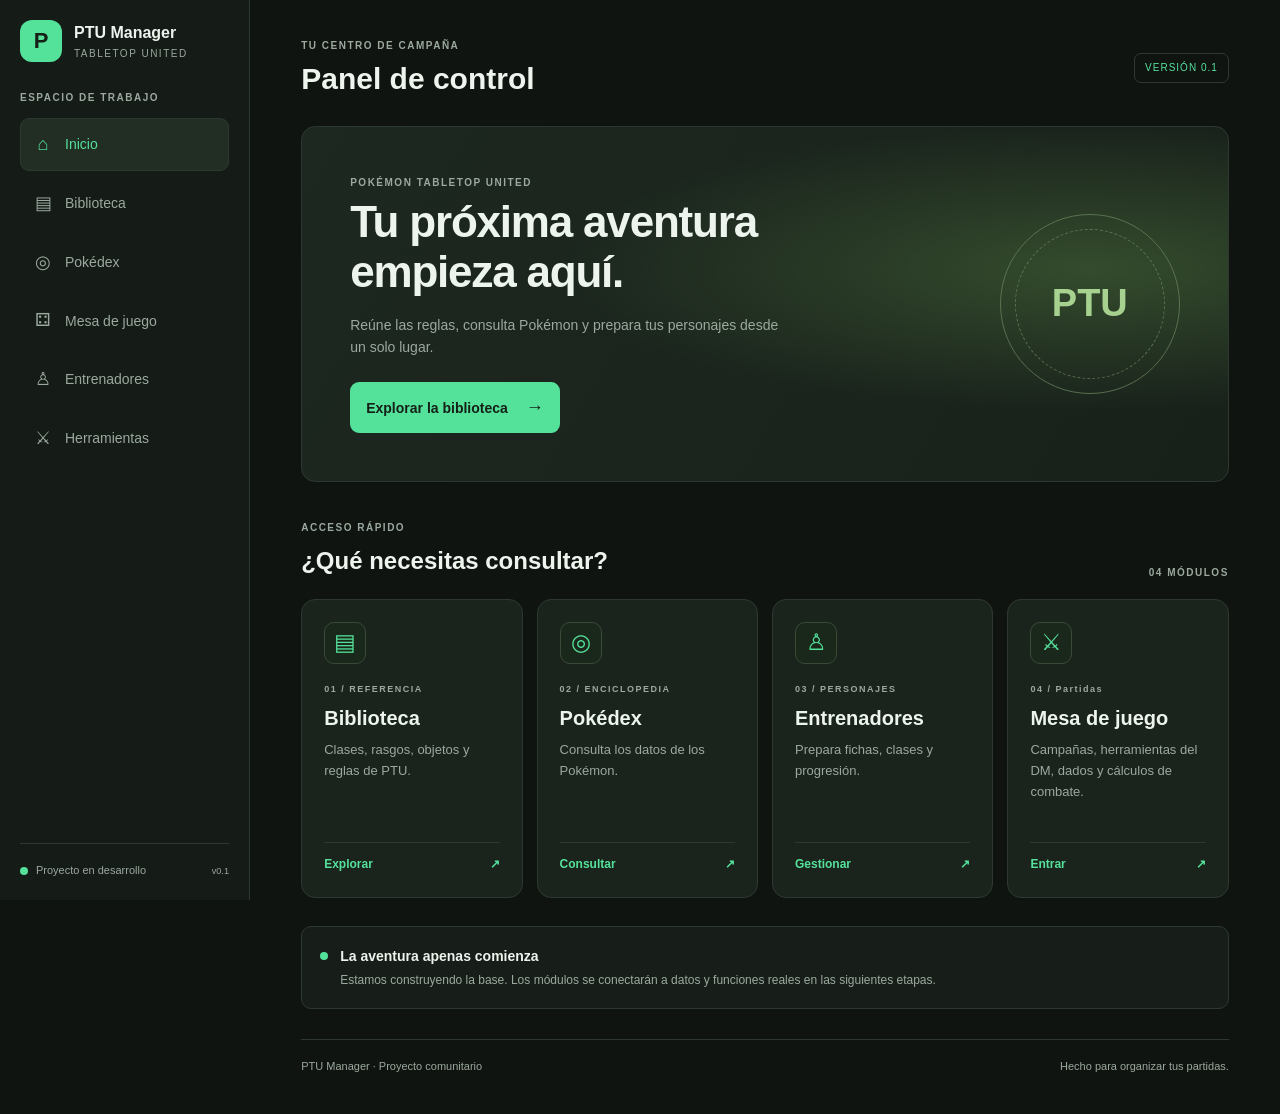
==== index.html @ f51613e3 "Agregando archivos manualmente" ====
<!DOCTYPE html>
<html lang="es">
<head>
    <meta charset="UTF-8">
    <meta name="viewport" content="width=device-width, initial-scale=1.0">

    <title>PTU Manager</title>
    <meta
        name="description"
        content="Herramientas en español para Pokémon Tabletop United."
    >

    <link rel="stylesheet" href="styles.css">
</head>

<body>
    <div class="app-layout">

        <!-- Navegación lateral -->
        <aside class="sidebar">
            <a class="brand" href="#inicio">
                <span class="brand-icon">P</span>
                <span>
                    <strong>PTU Manager</strong>
                    <small>TABLETOP UNITED</small>
                </span>
            </a>

            <p class="nav-heading">ESPACIO DE TRABAJO</p>

            <nav class="navigation" aria-label="Navegación principal">
                <a class="nav-link active" href="#inicio">
                    <span>⌂</span> Inicio
                </a>
                <a class="nav-link" href="#biblioteca">
                    <span>▤</span> Biblioteca
                </a>
                <a class="nav-link" href="#pokedex">
                    <span>◎</span> Pokédex
                </a>
                <a class="nav-link" href=#Mesa>
                    <span class="nav-icon">⚃</span> Mesa de juego
                </a>
                <a class="nav-link" href="#entrenadores">
                    <span>♙</span> Entrenadores
                </a>
                <a class="nav-link" href="#herramientas">
                    <span>⚔</span> Herramientas
                </a>
            </nav>

            <div class="sidebar-footer">
                <span class="status-dot"></span>
                <span>Proyecto en desarrollo</span>
                <small>v0.1</small>
            </div>
        </aside>

        <!-- Contenido principal -->
        <main class="main-content" id="inicio">

            <header class="topbar">
                <div>
                    <p class="eyebrow">TU CENTRO DE CAMPAÑA</p>
                    <h1>Panel de control</h1>
                </div>

                <span class="version-tag">VERSIÓN 0.1</span>
            </header>

            <section class="welcome">
                <div class="welcome-content">
                    <p class="eyebrow">POKÉMON TABLETOP UNITED</p>

                    <h2>Tu próxima aventura<br>
                        empieza aquí.</h2>

                    <p class="welcome-description">
                        Reúne las reglas, consulta Pokémon y prepara
                        tus personajes desde un solo lugar.
                    </p>

                    <a class="primary-button" href="#biblioteca">
                        Explorar la biblioteca <span>→</span>
                    </a>
                </div>

                <div class="welcome-symbol" aria-hidden="true">
                    <span>PTU</span>
                    <div class="symbol-ring"></div>
                </div>
            </section>

            <section class="dashboard-section" id="biblioteca">
                <div class="section-heading">
                    <div>
                        <p class="eyebrow">ACCESO RÁPIDO</p>
                        <h2>¿Qué necesitas consultar?</h2>
                    </div>
                    <span class="section-count">04 MÓDULOS</span>
                </div>

                <div class="module-grid">

                    <a class="module-card" href="#biblioteca">
                        <span class="module-icon">▤</span>
                        <span class="module-label">01 / REFERENCIA</span>
                        <h3>Biblioteca</h3>
                        <p>Clases, rasgos, objetos y reglas de PTU.</p>
                        <span class="card-action">Explorar <span>↗</span></span>
                    </a>

                    <a class="module-card" href="#pokedex" id="pokedex">
                        <span class="module-icon">◎</span>
                        <span class="module-label">02 / ENCICLOPEDIA</span>
                        <h3>Pokédex</h3>
                        <p>Consulta los datos de los Pokémon.</p>
                        <span class="card-action">Consultar <span>↗</span></span>
                    </a>

                    <a class="module-card" href="#entrenadores" id="entrenadores">
                        <span class="module-icon">♙</span>
                        <span class="module-label">03 / PERSONAJES</span>
                        <h3>Entrenadores</h3>
                        <p>Prepara fichas, clases y progresión.</p>
                        <span class="card-action">Gestionar <span>↗</span></span>
                    </a>

                    <a class="module-card" href="#Mesa" id="Mesa">
                        <span class="module-icon">⚔</span>
                        <span class="module-label">04 / Partidas</span>
                        <h3>Mesa de juego</h3>
                        <p>Campañas, herramientas del DM, dados y cálculos de combate.</p></p>
                        <span class="card-action">Entrar <span>↗</span></span>
                    </a>

                </div>
            </section>

            <section class="development-note">
                <span class="note-indicator"></span>
                <div>
                    <h3>La aventura apenas comienza</h3>
                    <p>
                        Estamos construyendo la base. Los módulos
                        se conectarán a datos y funciones reales
                        en las siguientes etapas.
                    </p>
                </div>
            </section>

            <footer class="footer">
                <span>PTU Manager · Proyecto comunitario</span>
                <span>Hecho para organizar tus partidas.</span>
            </footer>

        </main>
    </div>
</body>
</html>
---- styles.css ----
/* =================================
   1. VARIABLES Y CONFIGURACIÓN
   ================================= */

:root {
    color-scheme: dark;

    --bg: #101411;
    --sidebar: #151b17;
    --panel: #1b231d;
    --panel-hover: #222d24;
    --border: #2d3930;

    --text: #edf3ed;
    --muted: #9ba99e;
    --accent: #54e29b;
    --accent-dark: #1a281b;

    --radius: 14px;
}

* {
    box-sizing: border-box;
}

html {
    scroll-behavior: smooth;
}

body {
    margin: 0;
    background: var(--bg);
    color: var(--text);
    font-family: Inter, "Segoe UI", sans-serif;
    font-size: 14px;
    line-height: 1.6;
}

a {
    color: inherit;
    text-decoration: none;
}

button,
input {
    font: inherit;
}


/* =================================
   2. ESTRUCTURA GENERAL
   ================================= */

.app-layout {
    min-height: 100vh;
}

.sidebar {
    background: var(--sidebar);
    border-bottom: 1px solid var(--border);
    padding: 20px;
}

.main-content {
    width: 100%;
    max-width: 1440px;
    margin: 0 auto;
    padding: 28px 20px;
}


/* =================================
   3. MARCA Y NAVEGACIÓN
   ================================= */

.brand {
    display: flex;
    align-items: center;
    gap: 12px;
    margin-bottom: 28px;
}

.brand-icon {
    display: grid;
    place-items: center;
    width: 42px;
    height: 42px;
    border-radius: 12px;
    background: var(--accent);
    color: #152016;
    font-size: 22px;
    font-weight: 900;
}

.brand strong,
.brand small {
    display: block;
}

.brand strong {
    font-size: 16px;
}

.brand small {
    color: var(--muted);
    font-size: 10px;
    letter-spacing: 1.5px;
}

.nav-heading,
.eyebrow,
.module-label,
.section-count {
    color: var(--muted);
    font-size: 10px;
    font-weight: 700;
    letter-spacing: 1.5px;
}

.nav-heading {
    margin: 0 0 12px;
}

.navigation {
    display: flex;
    flex-direction: column;
    gap: 6px;
}

.nav-link {
    display: flex;
    align-items: center;
    gap: 12px;
    padding: 11px 12px;
    border: 1px solid transparent;
    border-radius: 9px;
    color: var(--muted);
    transition: background 160ms ease, color 160ms ease;
}

.nav-link > span {
    width: 20px;
    text-align: center;
    font-size: 18px;
}

.nav-link:hover,
.nav-link.active {
    background: var(--panel-hover);
    color: var(--accent);
}

.nav-link.active {
    border-color: var(--border);
}

.sidebar-footer {
    display: flex;
    align-items: center;
    gap: 8px;
    margin-top: 28px;
    padding-top: 18px;
    border-top: 1px solid var(--border);
    color: var(--muted);
    font-size: 11px;
}

.sidebar-footer small {
    margin-left: auto;
}

.status-dot,
.note-indicator {
    width: 8px;
    height: 8px;
    flex-shrink: 0;
    border-radius: 50%;
    background: var(--accent);
}


/* =================================
   4. CABECERA
   ================================= */

.topbar {
    display: flex;
    align-items: center;
    justify-content: space-between;
    gap: 16px;
    margin-bottom: 28px;
}

.eyebrow {
    margin: 0 0 6px;
}

h1,
h2,
h3,
p {
    margin-top: 0;
}

h1 {
    margin-bottom: 0;
    font-size: clamp(24px, 4vw, 30px);
    line-height: 1.25;
}

.version-tag {
    padding: 6px 10px;
    border: 1px solid var(--border);
    border-radius: 7px;
    color: var(--accent);
    font-size: 10px;
    letter-spacing: 1px;
    white-space: nowrap;
}


/* =================================
   5. PANEL DE BIENVENIDA
   ================================= */

.welcome {
    position: relative;
    display: flex;
    align-items: center;
    justify-content: space-between;
    gap: 24px;
    overflow: hidden;

    min-height: 300px;
    padding: clamp(24px, 5vw, 48px);

    border: 1px solid var(--border);
    border-radius: var(--radius);

    background:
        radial-gradient(
            ellipse at 85% 40%,
            #344c2d 0%,
            transparent 48%
        ),
        linear-gradient(120deg, #1d2820, #18201a);
}

.welcome-content {
    position: relative;
    z-index: 1;
    max-width: 540px;
}

.welcome h2 {
    margin-bottom: 16px;
    font-size: clamp(30px, 5vw, 44px);
    line-height: 1.15;
    letter-spacing: -1.2px;
}

.welcome-description {
    max-width: 430px;
    margin-bottom: 24px;
    color: var(--muted);
}

.primary-button {
    display: inline-flex;
    align-items: center;
    gap: 18px;
    padding: 11px 16px;
    border-radius: 9px;
    background: var(--accent);
    color: #152016;
    font-weight: 700;
    transition: filter 160ms ease;
}

.primary-button:hover {
    filter: brightness(1.1);
}

.primary-button span {
    font-size: 18px;
}


/* =================================
   6. ELEMENTO DECORATIVO
   ================================= */

.welcome-symbol {
    position: relative;
    display: grid;
    place-items: center;
    width: 180px;
    height: 180px;
    flex-shrink: 0;
    border: 1px solid #66805b;
    border-radius: 50%;
    color: #c6f5a9;
    font-size: 38px;
    font-weight: 900;
    opacity: 0.8;
}

.symbol-ring {
    position: absolute;
    inset: 14px;
    border: 1px dashed #66805b;
    border-radius: 50%;
}


/* =================================
   7. TARJETAS DE LOS MÓDULOS
   ================================= */

.dashboard-section {
    margin-top: 38px;
    scroll-margin-top: 24px;
}

.section-heading {
    display: flex;
    align-items: end;
    justify-content: space-between;
    gap: 16px;
    margin-bottom: 18px;
}

.section-heading h2 {
    margin-bottom: 0;
    font-size: clamp(20px, 3vw, 24px);
}

.section-count {
    white-space: nowrap;
}

.module-grid {
    display: grid;
    grid-template-columns: repeat(2, minmax(0, 1fr));
    gap: 14px;
}

.module-card {
    display: flex;
    flex-direction: column;
    align-items: flex-start;
    min-width: 0;
    min-height: 220px;
    padding: 22px;

    border: 1px solid var(--border);
    border-radius: var(--radius);
    background: var(--panel);

    transition:
        background 160ms ease,
        border-color 160ms ease,
        transform 160ms ease;
}

.module-card:hover {
    background: var(--panel-hover);
    border-color: #647b56;
    transform: translateY(-2px);
}

.module-icon {
    display: grid;
    place-items: center;
    width: 42px;
    height: 42px;
    margin-bottom: 18px;

    border: 1px solid #394a37;
    border-radius: 10px;
    background: var(--accent-dark);
    color: var(--accent);
    font-size: 23px;
}

.module-label {
    margin-bottom: 6px;
    font-size: 9px;
}

.module-card h3 {
    margin-bottom: 6px;
    font-size: 20px;
}

.module-card p {
    margin-bottom: 20px;
    color: var(--muted);
    font-size: 13px;
}

.card-action {
    display: flex;
    justify-content: space-between;
    width: 100%;
    margin-top: auto;
    padding-top: 12px;
    border-top: 1px solid var(--border);
    color: var(--accent);
    font-size: 12px;
    font-weight: 700;
}


/* =================================
   8. AVISO Y PIE DE PÁGINA
   ================================= */

.development-note {
    display: flex;
    align-items: flex-start;
    gap: 12px;
    margin-top: 28px;
    padding: 18px;
    border: 1px solid var(--border);
    border-radius: 10px;
    background: #171e19;
}

.note-indicator {
    margin-top: 7px;
}

.development-note h3 {
    margin-bottom: 4px;
    font-size: 14px;
}

.development-note p {
    margin-bottom: 0;
    color: var(--muted);
    font-size: 12px;
}

.footer {
    display: flex;
    justify-content: space-between;
    flex-wrap: wrap;
    gap: 10px;
    margin-top: 30px;
    padding-top: 18px;
    border-top: 1px solid var(--border);
    color: var(--muted);
    font-size: 11px;
}


/* =================================
   9. ADAPTACIÓN A PANTALLAS
   ================================= */

@media (min-width: 900px) {
    .app-layout {
        display: grid;
        grid-template-columns: 250px minmax(0, 1fr);
    }

    .sidebar {
        position: sticky;
        top: 0;
        display: flex;
        flex-direction: column;
        height: 100vh;
        border-right: 1px solid var(--border);
        border-bottom: none;
    }

    .sidebar-footer {
        margin-top: auto;
    }

    .main-content {
        padding: 38px clamp(24px, 4vw, 60px);
    }

    .module-grid {
        grid-template-columns: repeat(2, minmax(0, 1fr));
    }
}

@media (min-width: 1250px) {
    .module-grid {
        grid-template-columns: repeat(4, minmax(0, 1fr));
    }
}

@media (max-width: 520px) {
    .main-content {
        padding: 20px 14px;
    }

    .welcome {
        min-height: auto;
        padding: 24px 20px;
    }

    .welcome-symbol {
        display: none;
    }

    .module-grid {
        grid-template-columns: 1fr;
    }

    .module-card {
        min-height: 190px;
    }

    .section-count {
        display: none;
    }

    .footer {
        flex-direction: column;
    }
}

@media (prefers-reduced-motion: reduce) {
    *,
    *::before,
    *::after {
        scroll-behavior: auto !important;
        transition: none !important;
    }
}
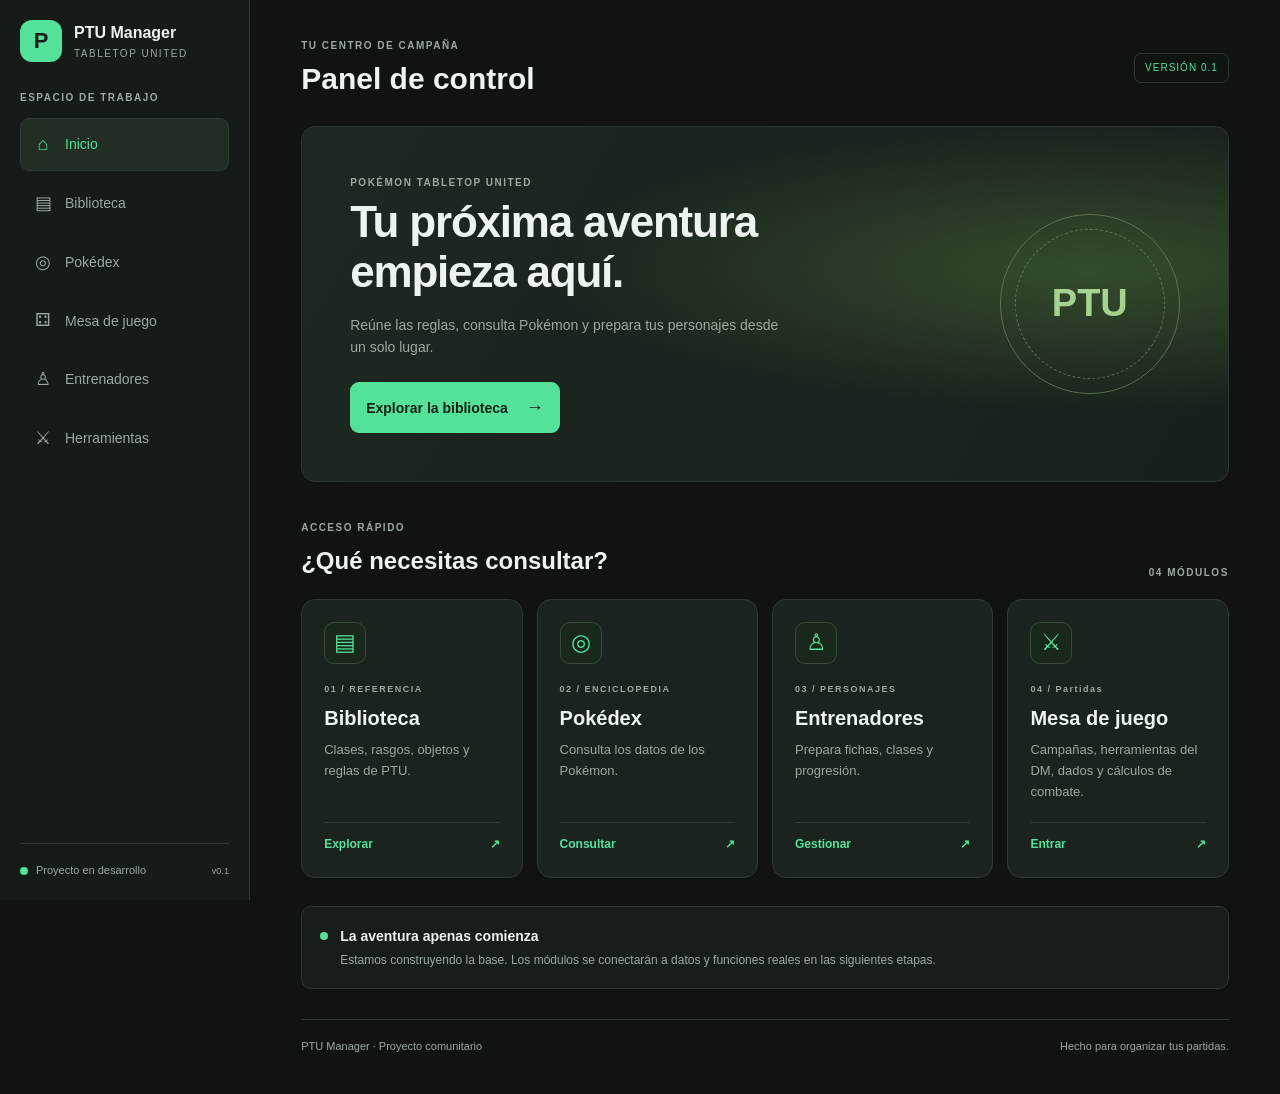
==== commit e41c2fa1: "agregando pokedex" ====
--- a/index.html
+++ b/index.html
@@ -35,11 +35,11 @@
                 <a class="nav-link" href="#biblioteca">
                     <span>▤</span> Biblioteca
                 </a>
-                <a class="nav-link" href="#pokedex">
+                <a class="nav-link" href="pokedex.html">
                     <span>◎</span> Pokédex
                 </a>
-                <a class="nav-link" href=#Mesa>
-                    <span class="nav-icon">⚃</span> Mesa de juego
+                <a class="nav-link" href=#mesa>
+                    <span>⚃</span> Mesa de juego
                 </a>
                 <a class="nav-link" href="#entrenadores">
                     <span>♙</span> Entrenadores
@@ -110,7 +110,7 @@
                         <span class="card-action">Explorar <span>↗</span></span>
                     </a>
 
-                    <a class="module-card" href="#pokedex" id="pokedex">
+                    <a class="module-card" href="pokedex.html">
                         <span class="module-icon">◎</span>
                         <span class="module-label">02 / ENCICLOPEDIA</span>
                         <h3>Pokédex</h3>
@@ -118,7 +118,7 @@
                         <span class="card-action">Consultar <span>↗</span></span>
                     </a>
 
-                    <a class="module-card" href="#entrenadores" id="entrenadores">
+                    <a class="module-card" href="#entrenadores">
                         <span class="module-icon">♙</span>
                         <span class="module-label">03 / PERSONAJES</span>
                         <h3>Entrenadores</h3>
@@ -126,11 +126,11 @@
                         <span class="card-action">Gestionar <span>↗</span></span>
                     </a>
 
-                    <a class="module-card" href="#Mesa" id="Mesa">
+                    <a class="module-card" href="#mesa">
                         <span class="module-icon">⚔</span>
                         <span class="module-label">04 / Partidas</span>
                         <h3>Mesa de juego</h3>
-                        <p>Campañas, herramientas del DM, dados y cálculos de combate.</p></p>
+                        <p>Campañas, herramientas del DM, dados y cálculos de combate.</p>
                         <span class="card-action">Entrar <span>↗</span></span>
                     </a>
 
--- a/styles.css
+++ b/styles.css
@@ -532,4 +532,94 @@
         scroll-behavior: auto !important;
         transition: none !important;
     }
+}
+
+/* =================================
+   10. POKÉDEX
+   ================================= */
+
+#pokedex-lista {
+    display: grid;
+    grid-template-columns: repeat(auto-fill, minmax(220px, 1fr));
+    gap: 14px;
+}
+
+.pokemon-card {
+    padding: 18px;
+    border: 1px solid var(--border);
+    border-radius: var(--radius);
+    background: var(--panel);
+    transition: background 160ms ease, transform 160ms ease;
+}
+
+.pokemon-card:hover {
+    background: var(--panel-hover);
+    transform: translateY(-2px);
+}
+
+.pokemon-card h3 {
+    margin-bottom: 8px;
+    font-size: 18px;
+}
+
+.type-list {
+    display: flex;
+    gap: 6px;
+    margin-bottom: 14px;
+}
+
+.type-tag {
+    padding: 2px 9px;
+    border: 1px solid var(--border);
+    border-radius: 999px;
+    background: var(--accent-dark);
+    color: var(--accent);
+    font-size: 11px;
+    font-weight: 700;
+}
+
+.stat-grid {
+    display: grid;
+    grid-template-columns: repeat(3, 1fr);
+    gap: 8px;
+    padding-top: 12px;
+    border-top: 1px solid var(--border);
+    text-align: center;
+}
+
+.stat-grid small {
+    display: block;
+    color: var(--muted);
+    font-size: 10px;
+    letter-spacing: 1px;
+}
+
+.stat-grid strong {
+    font-size: 16px;
+}
+
+.search-input {
+    width: 100%;
+    max-width: 420px;
+    margin-bottom: 18px;
+    padding: 11px 14px;
+    border: 1px solid var(--border);
+    border-radius: 9px;
+    background: var(--panel);
+    color: var(--text);
+}
+
+.search-input:focus {
+    outline: none;
+    border-color: var(--accent);
+}
+
+.pokemon-card h3 {
+    margin-bottom: 2px;
+}
+
+.forma {
+    margin-bottom: 8px;
+    color: var(--muted);
+    font-size: 12px;
 }
